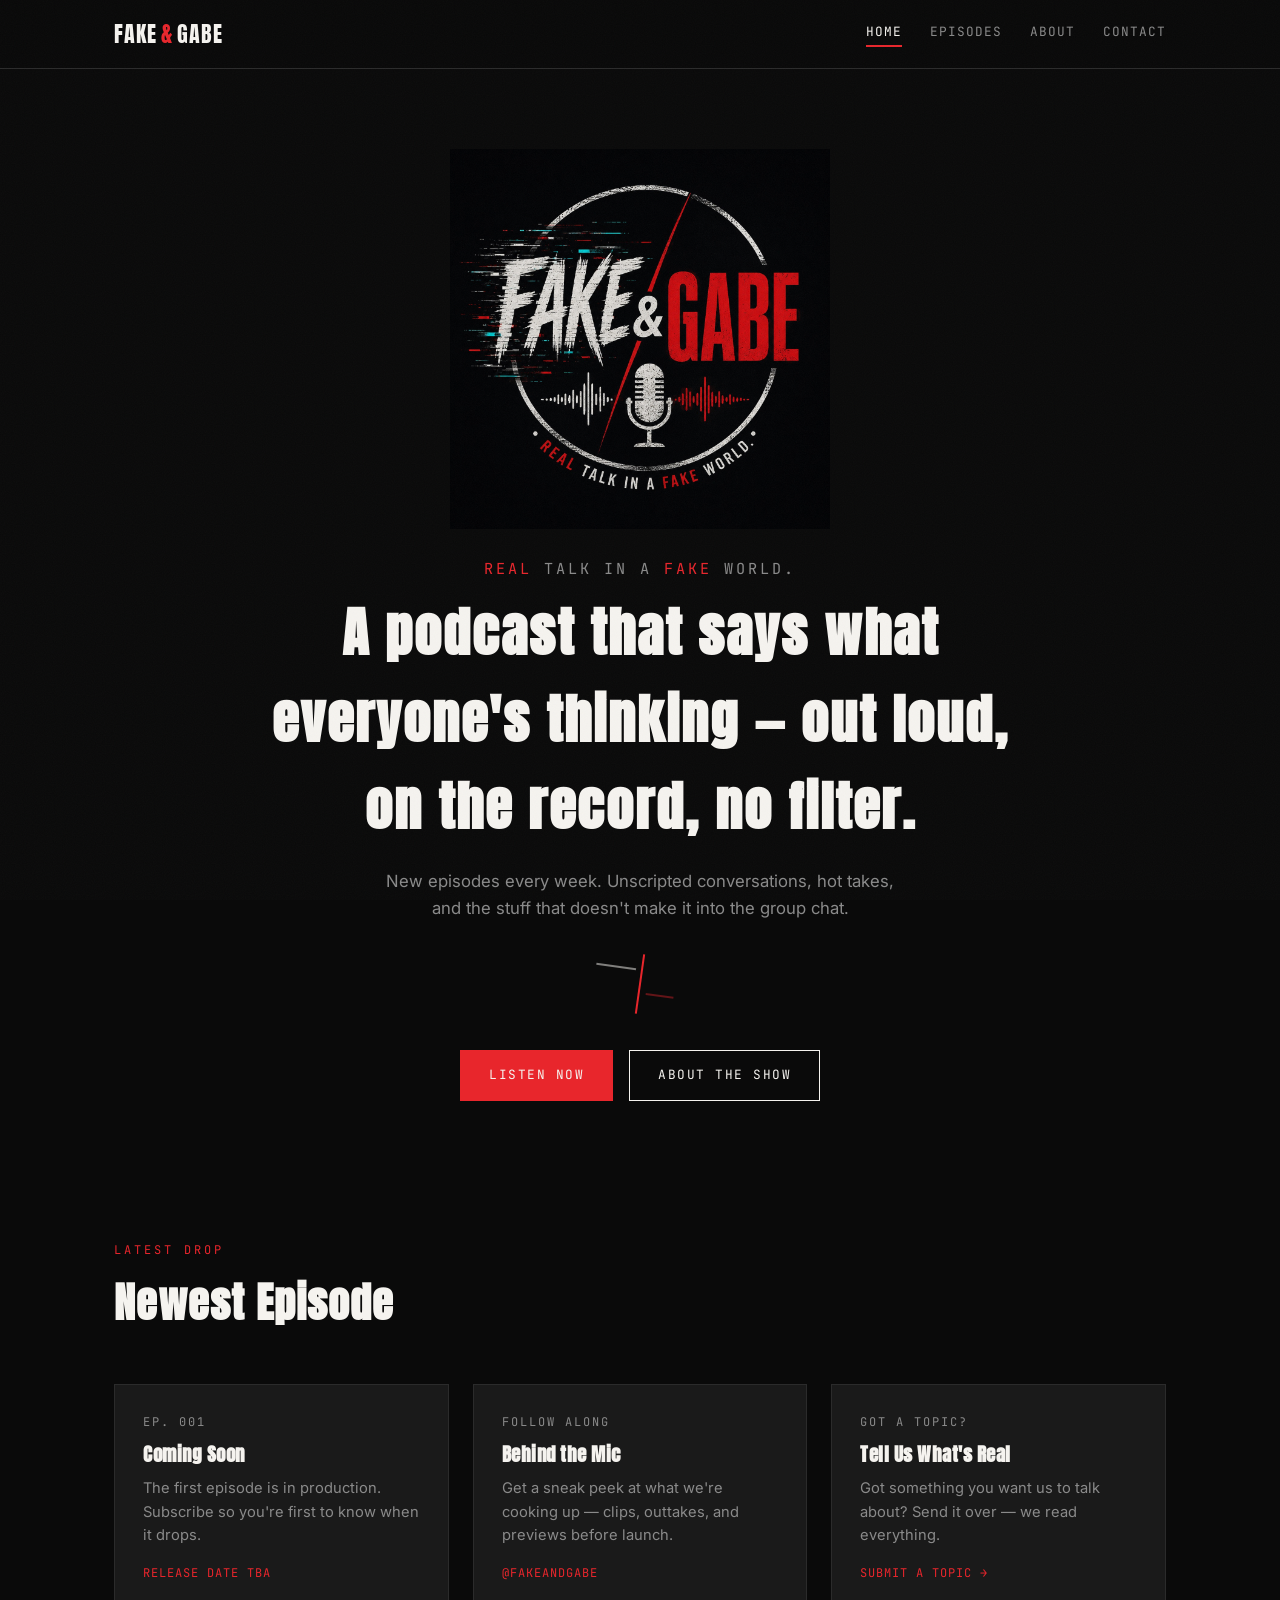
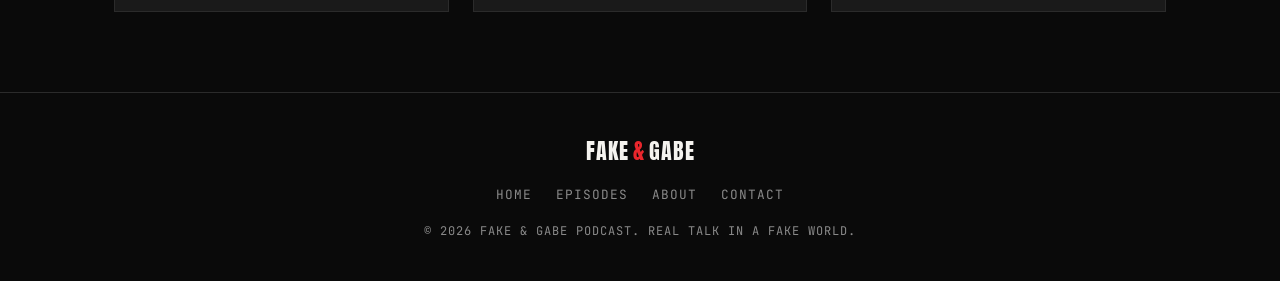
==== index.html @ c221f813 "Add files via upload" ====
<!DOCTYPE html>
<html lang="en">
<head>
<meta charset="UTF-8">
<meta name="viewport" content="width=device-width, initial-scale=1.0">
<title>Fake & Gabe — Real Talk in a Fake World</title>
<link rel="stylesheet" href="styles.css">
</head>
<body>
<div class="static-overlay"></div>

<nav class="nav">
  <div class="nav-inner">
    <div class="nav-logo"><span>FAKE</span><span class="amp">&</span><span>GABE</span></div>
    <div class="nav-links">
      <a href="index.html" class="active">Home</a>
      <a href="episodes.html">Episodes</a>
      <a href="about.html">About</a>
      <a href="contact.html">Contact</a>
    </div>
  </div>
</nav>

<section class="hero">
  <div class="wrap">
    <img src="logo.png" alt="Fake & Gabe logo" class="hero-logo">
    <div class="hero-tag"><span class="fake">Real</span> talk in a <span class="fake">fake</span> world.</div>
    <h1>A podcast that says what everyone's thinking — out loud, on the record, no filter.</h1>
    <p class="sub">New episodes every week. Unscripted conversations, hot takes, and the stuff that doesn't make it into the group chat.</p>
    <div class="glitch-line"></div>
    <div class="btn-row">
      <a href="episodes.html" class="btn primary">Listen Now</a>
      <a href="about.html" class="btn">About the Show</a>
    </div>
  </div>
</section>

<section>
  <div class="wrap">
    <div class="section-head">
      <div class="eyebrow">Latest Drop</div>
      <h2>Newest Episode</h2>
    </div>
    <div class="grid">
      <div class="card">
        <div class="ep-num">EP. 001</div>
        <h3>Coming Soon</h3>
        <p>The first episode is in production. Subscribe so you're first to know when it drops.</p>
        <div class="meta">RELEASE DATE TBA</div>
      </div>
      <div class="card">
        <div class="ep-num">FOLLOW ALONG</div>
        <h3>Behind the Mic</h3>
        <p>Get a sneak peek at what we're cooking up — clips, outtakes, and previews before launch.</p>
        <div class="meta">@FAKEANDGABE</div>
      </div>
      <div class="card">
        <div class="ep-num">GOT A TOPIC?</div>
        <h3>Tell Us What's Real</h3>
        <p>Got something you want us to talk about? Send it over — we read everything.</p>
        <div class="meta"><a href="contact.html" style="color: var(--red);">SUBMIT A TOPIC →</a></div>
      </div>
    </div>
  </div>
</section>

<footer>
  <div class="wrap">
    <div class="nav-logo"><span>FAKE</span><span class="amp">&</span><span>GABE</span></div>
    <div class="foot-links">
      <a href="index.html">Home</a>
      <a href="episodes.html">Episodes</a>
      <a href="about.html">About</a>
      <a href="contact.html">Contact</a>
    </div>
    <p>&copy; 2026 FAKE & GABE PODCAST. REAL TALK IN A FAKE WORLD.</p>
  </div>
</footer>

</body>
</html>
---- styles.css ----
@import url('https://fonts.googleapis.com/css2?family=Anton&family=Inter:wght@400;500;600;700&family=JetBrains+Mono:wght@500&display=swap');

:root {
  --black: #0a0a0a;
  --white: #f5f3ef;
  --red: #e8262c;
  --gray: #8a8a8a;
  --dark-gray: #1a1a1a;
  --border: #2b2b2b;
}

* { margin: 0; padding: 0; box-sizing: border-box; }

html { scroll-behavior: smooth; }

body {
  background: var(--black);
  color: var(--white);
  font-family: 'Inter', sans-serif;
  line-height: 1.6;
  overflow-x: hidden;
}

a { color: inherit; text-decoration: none; }

.wrap {
  max-width: 1100px;
  margin: 0 auto;
  padding: 0 24px;
}

/* ---- Nav ---- */
.nav {
  position: sticky;
  top: 0;
  z-index: 100;
  background: rgba(10,10,10,0.85);
  backdrop-filter: blur(8px);
  border-bottom: 1px solid var(--border);
}
.nav-inner {
  max-width: 1100px;
  margin: 0 auto;
  padding: 16px 24px;
  display: flex;
  justify-content: space-between;
  align-items: center;
}
.nav-logo {
  font-family: 'Anton', sans-serif;
  font-size: 1.4rem;
  letter-spacing: 1px;
  display: flex;
  align-items: center;
  gap: 4px;
}
.nav-logo .amp { color: var(--red); }
.nav-links {
  display: flex;
  gap: 28px;
  font-family: 'JetBrains Mono', monospace;
  font-size: 0.8rem;
  letter-spacing: 1px;
  text-transform: uppercase;
}
.nav-links a {
  color: var(--gray);
  transition: color 0.2s;
  position: relative;
  padding-bottom: 4px;
}
.nav-links a:hover, .nav-links a.active { color: var(--white); }
.nav-links a.active::after {
  content: '';
  position: absolute;
  bottom: -1px; left: 0; right: 0;
  height: 2px;
  background: var(--red);
}
.nav-toggle { display: none; }

/* ---- Hero ---- */
.hero {
  position: relative;
  padding: 80px 24px 60px;
  text-align: center;
  overflow: hidden;
}
.hero-logo {
  max-width: 380px;
  width: 100%;
  margin: 0 auto 28px;
  display: block;
}
.hero-tag {
  font-family: 'JetBrains Mono', monospace;
  font-size: 0.95rem;
  letter-spacing: 3px;
  text-transform: uppercase;
  color: var(--gray);
  margin-bottom: 8px;
}
.hero-tag .fake { color: var(--red); }
.hero h1 {
  font-family: 'Anton', sans-serif;
  font-size: clamp(2rem, 6vw, 3.4rem);
  letter-spacing: 2px;
  margin: 8px 0 18px;
  max-width: 760px;
  margin-left: auto;
  margin-right: auto;
}
.hero p.sub {
  color: var(--gray);
  max-width: 540px;
  margin: 0 auto 32px;
  font-size: 1.05rem;
}

/* glitch divider */
.glitch-line {
  position: relative;
  width: 2px;
  height: 60px;
  background: var(--red);
  margin: 0 auto 36px;
  transform: rotate(8deg);
}
.glitch-line::before, .glitch-line::after {
  content: '';
  position: absolute;
  background: var(--white);
  opacity: 0.5;
}
.glitch-line::before {
  width: 40px; height: 2px;
  top: 15px; left: -45px;
}
.glitch-line::after {
  width: 28px; height: 2px;
  top: 38px; right: -34px;
  background: var(--red);
  opacity: 0.4;
}

/* ---- Buttons ---- */
.btn-row {
  display: flex;
  gap: 16px;
  justify-content: center;
  flex-wrap: wrap;
}
.btn {
  font-family: 'JetBrains Mono', monospace;
  font-size: 0.8rem;
  letter-spacing: 1.5px;
  text-transform: uppercase;
  padding: 14px 28px;
  border: 1px solid var(--white);
  transition: all 0.2s;
  display: inline-flex;
  align-items: center;
  gap: 8px;
  cursor: pointer;
  background: none;
  color: var(--white);
}
.btn:hover {
  background: var(--white);
  color: var(--black);
}
.btn.primary {
  background: var(--red);
  border-color: var(--red);
  color: var(--white);
}
.btn.primary:hover {
  background: transparent;
  color: var(--red);
}

/* ---- Sections ---- */
section { padding: 80px 0; }
.section-head {
  margin-bottom: 48px;
}
.eyebrow {
  font-family: 'JetBrains Mono', monospace;
  font-size: 0.75rem;
  letter-spacing: 3px;
  text-transform: uppercase;
  color: var(--red);
  margin-bottom: 10px;
}
.section-head h2 {
  font-family: 'Anton', sans-serif;
  font-size: clamp(1.8rem, 4vw, 2.6rem);
  letter-spacing: 1px;
}

/* ---- Cards ---- */
.grid {
  display: grid;
  grid-template-columns: repeat(auto-fill, minmax(280px, 1fr));
  gap: 24px;
}
.card {
  border: 1px solid var(--border);
  padding: 28px;
  position: relative;
  background: var(--dark-gray);
  transition: border-color 0.25s, transform 0.25s;
  overflow: hidden;
}
.card::before {
  content: '';
  position: absolute;
  top: 0; left: 0; right: 0;
  height: 2px;
  background: var(--red);
  transform: scaleX(0);
  transform-origin: left;
  transition: transform 0.3s;
}
.card:hover {
  border-color: var(--red);
  transform: translateY(-3px);
}
.card:hover::before { transform: scaleX(1); }

.card .ep-num {
  font-family: 'JetBrains Mono', monospace;
  font-size: 0.75rem;
  color: var(--gray);
  letter-spacing: 2px;
  margin-bottom: 10px;
}
.card h3 {
  font-family: 'Anton', sans-serif;
  font-size: 1.2rem;
  letter-spacing: 0.5px;
  margin-bottom: 10px;
  line-height: 1.3;
}
.card p {
  color: var(--gray);
  font-size: 0.92rem;
  margin-bottom: 16px;
}
.card .meta {
  font-family: 'JetBrains Mono', monospace;
  font-size: 0.75rem;
  color: var(--red);
  letter-spacing: 1px;
}

/* video embed */
.video-frame {
  position: relative;
  width: 100%;
  padding-top: 56.25%;
  background: #000;
  border: 1px solid var(--border);
  margin-bottom: 16px;
}
.video-frame iframe {
  position: absolute; top:0; left:0; width:100%; height:100%; border:0;
}

/* ---- Footer ---- */
footer {
  border-top: 1px solid var(--border);
  padding: 40px 0;
  text-align: center;
}
footer .nav-logo { justify-content: center; margin-bottom: 12px; }
footer p {
  font-family: 'JetBrains Mono', monospace;
  font-size: 0.75rem;
  color: var(--gray);
  letter-spacing: 1px;
}
.foot-links {
  display: flex;
  justify-content: center;
  gap: 24px;
  margin: 16px 0;
  font-family: 'JetBrains Mono', monospace;
  font-size: 0.8rem;
  text-transform: uppercase;
  letter-spacing: 1px;
}
.foot-links a { color: var(--gray); transition: color 0.2s; }
.foot-links a:hover { color: var(--red); }

/* ---- Static/grain overlay ---- */
.static-overlay {
  position: fixed;
  inset: 0;
  pointer-events: none;
  z-index: 9999;
  opacity: 0.03;
  background-image: url("data:image/svg+xml,%3Csvg xmlns='http://www.w3.org/2000/svg' width='100' height='100'%3E%3Cfilter id='n'%3E%3CfeTurbulence type='fractalNoise' baseFrequency='0.9' numOctaves='3'/%3E%3C/filter%3E%3Crect width='100%25' height='100%25' filter='url(%23n)'/%3E%3C/svg%3E");
}

/* ---- About / contact ---- */
.about-grid {
  display: grid;
  grid-template-columns: 1.2fr 1fr;
  gap: 48px;
  align-items: start;
}
.about-grid img {
  width: 100%;
  border: 1px solid var(--border);
}
.about-grid h3 {
  font-family: 'Anton', sans-serif;
  font-size: 1.4rem;
  margin: 28px 0 10px;
  letter-spacing: 1px;
}
.about-grid p { color: var(--gray); margin-bottom: 14px; }
.about-grid .fake-word { color: var(--red); }

.contact-form {
  display: grid;
  gap: 18px;
  max-width: 560px;
}
.contact-form label {
  font-family: 'JetBrains Mono', monospace;
  font-size: 0.75rem;
  letter-spacing: 2px;
  text-transform: uppercase;
  color: var(--gray);
  margin-bottom: 8px;
  display: block;
}
.contact-form input, .contact-form textarea {
  width: 100%;
  background: var(--dark-gray);
  border: 1px solid var(--border);
  color: var(--white);
  padding: 14px;
  font-family: 'Inter', sans-serif;
  font-size: 0.95rem;
  transition: border-color 0.2s;
}
.contact-form input:focus, .contact-form textarea:focus {
  outline: none;
  border-color: var(--red);
}
.social-row {
  display: flex;
  gap: 16px;
  margin-top: 12px;
}
.social-row a {
  font-family: 'JetBrains Mono', monospace;
  font-size: 0.8rem;
  letter-spacing: 1px;
  border: 1px solid var(--border);
  padding: 10px 18px;
  transition: all 0.2s;
}
.social-row a:hover { border-color: var(--red); color: var(--red); }

/* ---- Listen page platforms ---- */
.platform-grid {
  display: grid;
  grid-template-columns: repeat(auto-fit, minmax(220px, 1fr));
  gap: 20px;
  margin-bottom: 56px;
}
.platform-card {
  border: 1px solid var(--border);
  padding: 24px;
  text-align: center;
  transition: border-color 0.2s, transform 0.2s;
}
.platform-card:hover { border-color: var(--red); transform: translateY(-3px); }
.platform-card .pname {
  font-family: 'Anton', sans-serif;
  font-size: 1.05rem;
  letter-spacing: 1px;
  margin-top: 8px;
}

.embed-block {
  margin-bottom: 32px;
}
.embed-block iframe { width: 100%; border: 0; border-radius: 0; }

@media (max-width: 760px) {
  .nav-links { display: none; }
  .about-grid { grid-template-columns: 1fr; }
  section { padding: 56px 0; }
}
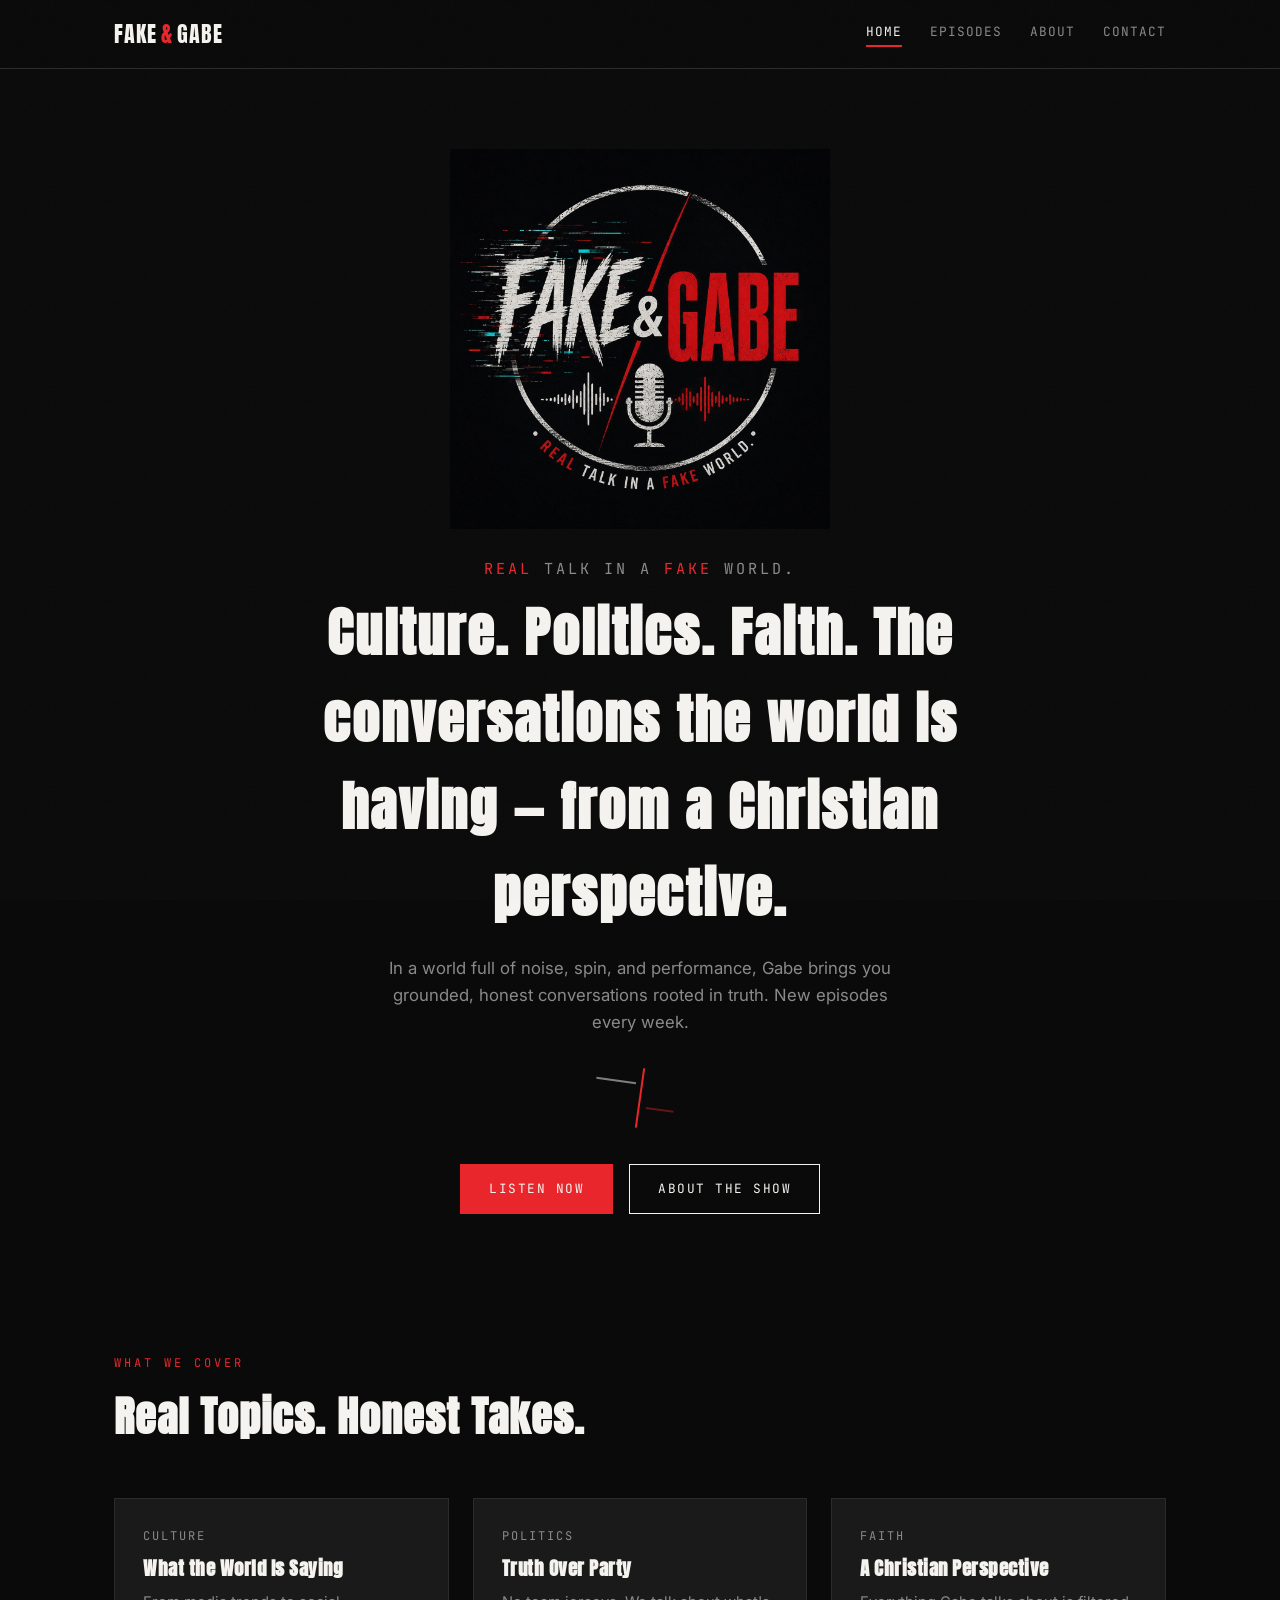
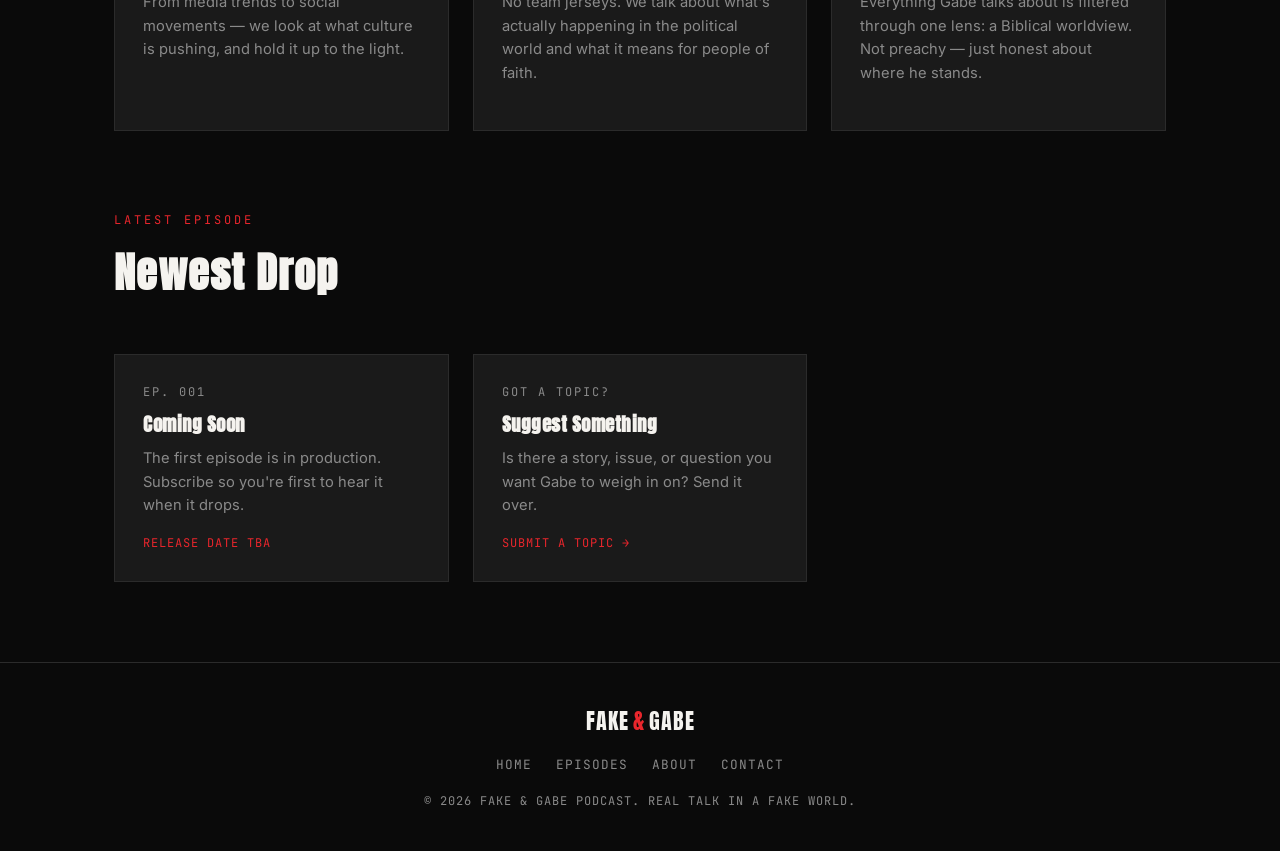
==== commit e409c7ba: "Revise podcast description and episode details" ====
--- a/index.html
+++ b/index.html
@@ -25,8 +25,8 @@
   <div class="wrap">
     <img src="logo.png" alt="Fake & Gabe logo" class="hero-logo">
     <div class="hero-tag"><span class="fake">Real</span> talk in a <span class="fake">fake</span> world.</div>
-    <h1>A podcast that says what everyone's thinking — out loud, on the record, no filter.</h1>
-    <p class="sub">New episodes every week. Unscripted conversations, hot takes, and the stuff that doesn't make it into the group chat.</p>
+    <h1>Culture. Politics. Faith. The conversations the world is having — from a Christian perspective.</h1>
+    <p class="sub">In a world full of noise, spin, and performance, Gabe brings you grounded, honest conversations rooted in truth. New episodes every week.</p>
     <div class="glitch-line"></div>
     <div class="btn-row">
       <a href="episodes.html" class="btn primary">Listen Now</a>
@@ -38,26 +38,46 @@
 <section>
   <div class="wrap">
     <div class="section-head">
-      <div class="eyebrow">Latest Drop</div>
-      <h2>Newest Episode</h2>
+      <div class="eyebrow">What We Cover</div>
+      <h2>Real Topics. Honest Takes.</h2>
+    </div>
+    <div class="grid">
+      <div class="card">
+        <div class="ep-num">CULTURE</div>
+        <h3>What the World Is Saying</h3>
+        <p>From media trends to social movements — we look at what culture is pushing, and hold it up to the light.</p>
+      </div>
+      <div class="card">
+        <div class="ep-num">POLITICS</div>
+        <h3>Truth Over Party</h3>
+        <p>No team jerseys. We talk about what's actually happening in the political world and what it means for people of faith.</p>
+      </div>
+      <div class="card">
+        <div class="ep-num">FAITH</div>
+        <h3>A Christian Perspective</h3>
+        <p>Everything Gabe talks about is filtered through one lens: a Biblical worldview. Not preachy — just honest about where he stands.</p>
+      </div>
+    </div>
+  </div>
+</section>
+
+<section style="padding-top:0;">
+  <div class="wrap">
+    <div class="section-head">
+      <div class="eyebrow">Latest Episode</div>
+      <h2>Newest Drop</h2>
     </div>
     <div class="grid">
       <div class="card">
         <div class="ep-num">EP. 001</div>
         <h3>Coming Soon</h3>
-        <p>The first episode is in production. Subscribe so you're first to know when it drops.</p>
+        <p>The first episode is in production. Subscribe so you're first to hear it when it drops.</p>
         <div class="meta">RELEASE DATE TBA</div>
       </div>
       <div class="card">
-        <div class="ep-num">FOLLOW ALONG</div>
-        <h3>Behind the Mic</h3>
-        <p>Get a sneak peek at what we're cooking up — clips, outtakes, and previews before launch.</p>
-        <div class="meta">@FAKEANDGABE</div>
-      </div>
-      <div class="card">
         <div class="ep-num">GOT A TOPIC?</div>
-        <h3>Tell Us What's Real</h3>
-        <p>Got something you want us to talk about? Send it over — we read everything.</p>
+        <h3>Suggest Something</h3>
+        <p>Is there a story, issue, or question you want Gabe to weigh in on? Send it over.</p>
         <div class="meta"><a href="contact.html" style="color: var(--red);">SUBMIT A TOPIC →</a></div>
       </div>
     </div>
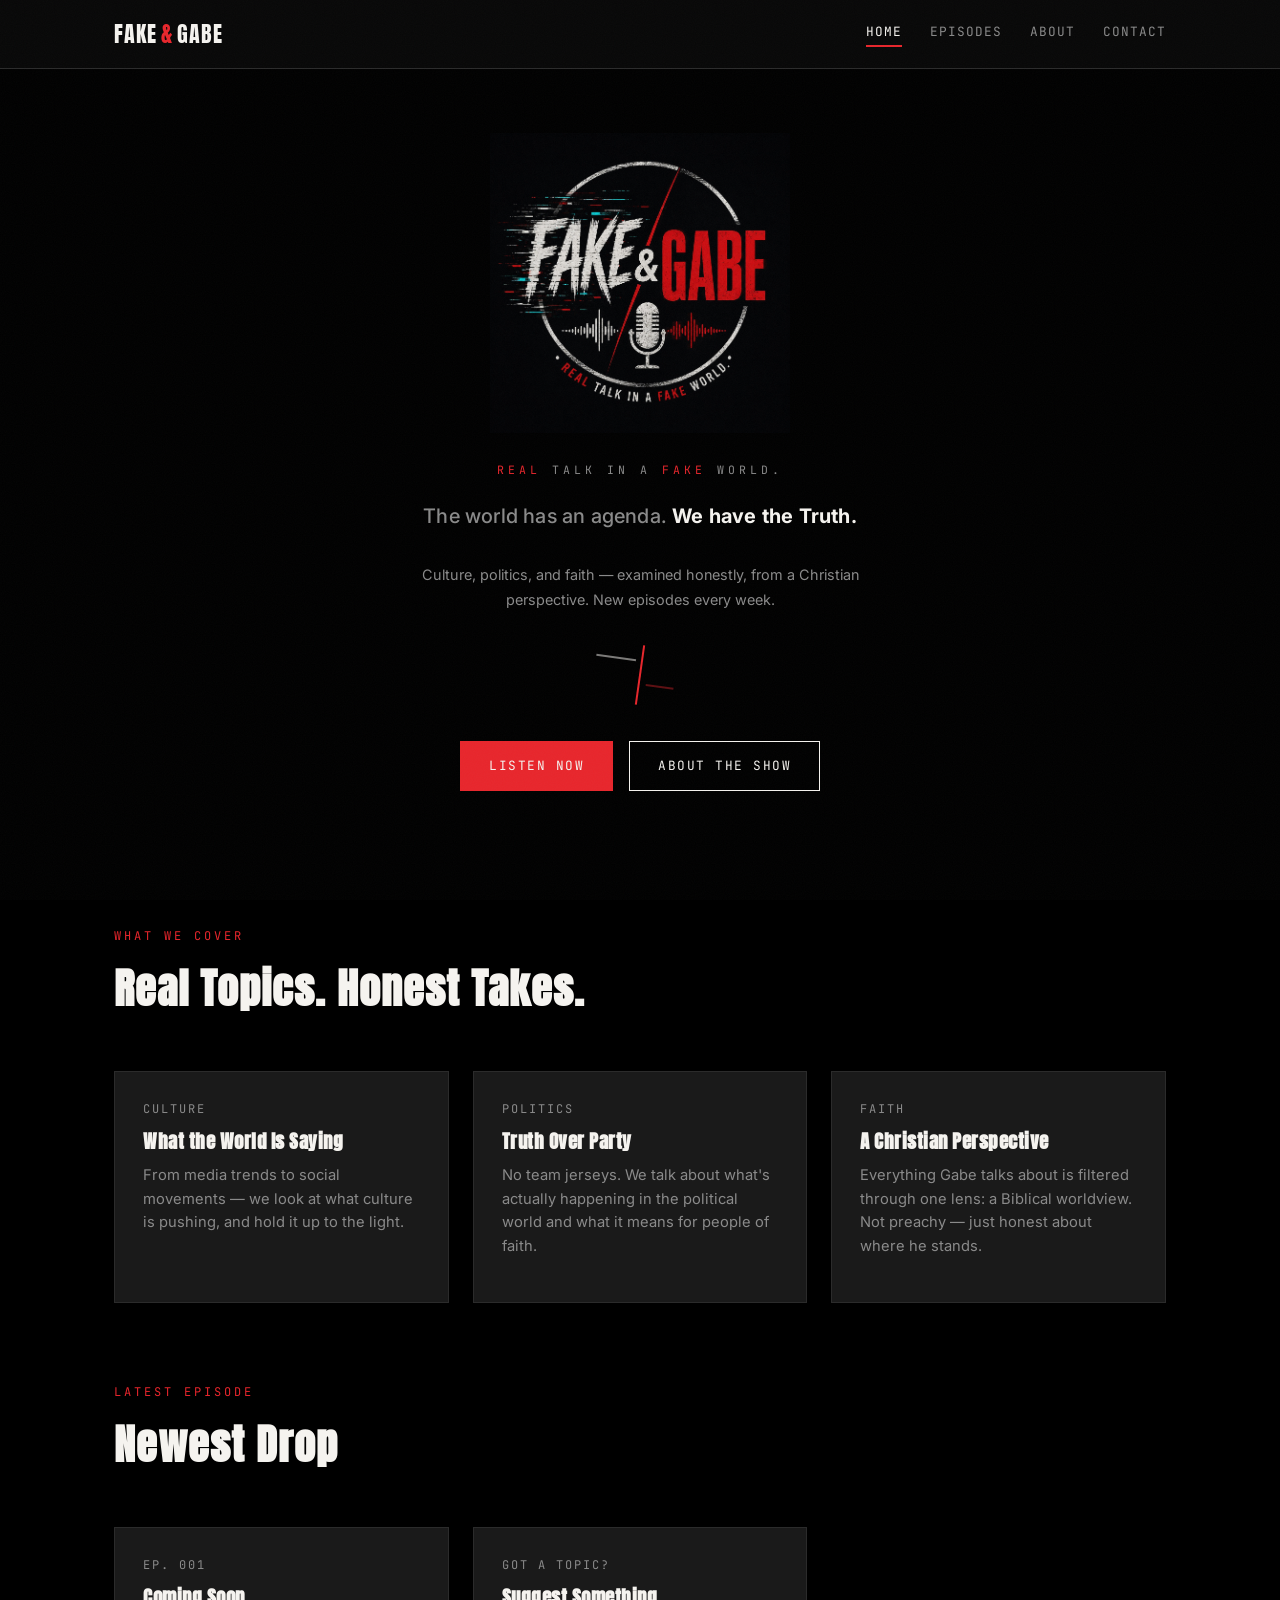
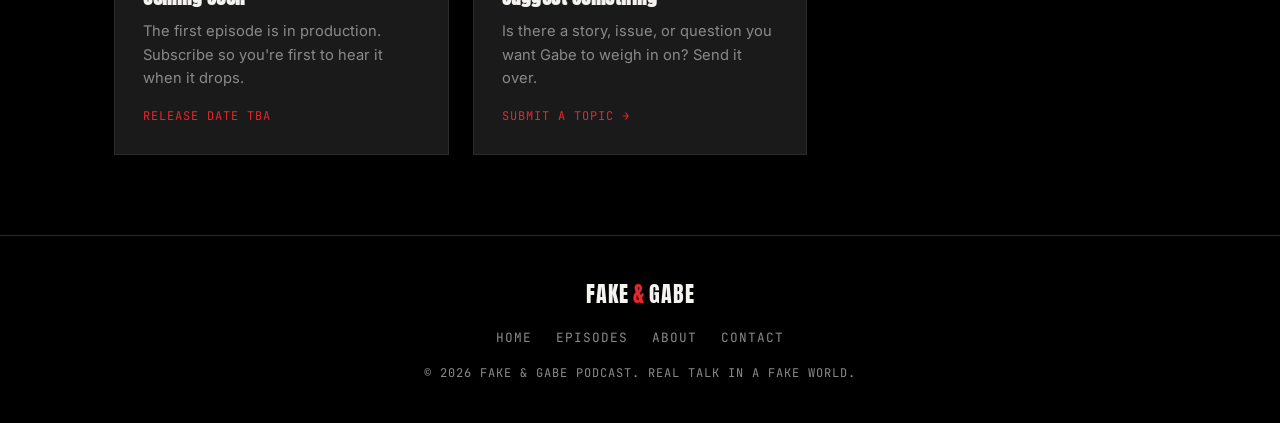
==== commit f1aefe6f: "Update hero section text in index.html" ====
--- a/index.html
+++ b/index.html
@@ -25,8 +25,8 @@
   <div class="wrap">
     <img src="logo.png" alt="Fake & Gabe logo" class="hero-logo">
     <div class="hero-tag"><span class="fake">Real</span> talk in a <span class="fake">fake</span> world.</div>
-    <h1>Culture. Politics. Faith. The conversations the world is having — from a Christian perspective.</h1>
-    <p class="sub">In a world full of noise, spin, and performance, Gabe brings you grounded, honest conversations rooted in truth. New episodes every week.</p>
+    <h1>The world has an agenda. <strong>We have the Truth.</strong></h1>
+    <p class="sub">Culture, politics, and faith — examined honestly, from a Christian perspective. New episodes every week.</p>
     <div class="glitch-line"></div>
     <div class="btn-row">
       <a href="episodes.html" class="btn primary">Listen Now</a>
--- a/styles.css
+++ b/styles.css
@@ -1,7 +1,7 @@
 @import url('https://fonts.googleapis.com/css2?family=Anton&family=Inter:wght@400;500;600;700&family=JetBrains+Mono:wght@500&display=swap');
 
 :root {
-  --black: #0a0a0a;
+  --black: #000000;
   --white: #f5f3ef;
   --red: #e8262c;
   --gray: #8a8a8a;
@@ -82,39 +82,45 @@
 /* ---- Hero ---- */
 .hero {
   position: relative;
-  padding: 80px 24px 60px;
+  padding: 64px 24px 56px;
   text-align: center;
   overflow: hidden;
 }
 .hero-logo {
-  max-width: 380px;
+  max-width: 300px;
   width: 100%;
   margin: 0 auto 28px;
   display: block;
 }
 .hero-tag {
   font-family: 'JetBrains Mono', monospace;
-  font-size: 0.95rem;
-  letter-spacing: 3px;
-  text-transform: uppercase;
-  color: var(--gray);
-  margin-bottom: 8px;
+  font-size: 0.72rem;
+  letter-spacing: 4px;
+  text-transform: uppercase;
+  color: var(--gray);
+  margin-bottom: 20px;
 }
 .hero-tag .fake { color: var(--red); }
 .hero h1 {
-  font-family: 'Anton', sans-serif;
-  font-size: clamp(2rem, 6vw, 3.4rem);
-  letter-spacing: 2px;
-  margin: 8px 0 18px;
-  max-width: 760px;
-  margin-left: auto;
-  margin-right: auto;
+  font-family: 'Inter', sans-serif;
+  font-weight: 500;
+  font-size: clamp(1rem, 2.2vw, 1.25rem);
+  letter-spacing: 0.2px;
+  line-height: 1.75;
+  margin: 0 auto 28px;
+  max-width: 520px;
+  color: var(--gray);
+}
+.hero h1 strong {
+  color: var(--white);
+  font-weight: 700;
 }
 .hero p.sub {
   color: var(--gray);
-  max-width: 540px;
+  max-width: 460px;
   margin: 0 auto 32px;
-  font-size: 1.05rem;
+  font-size: 0.9rem;
+  line-height: 1.75;
 }
 
 /* glitch divider */
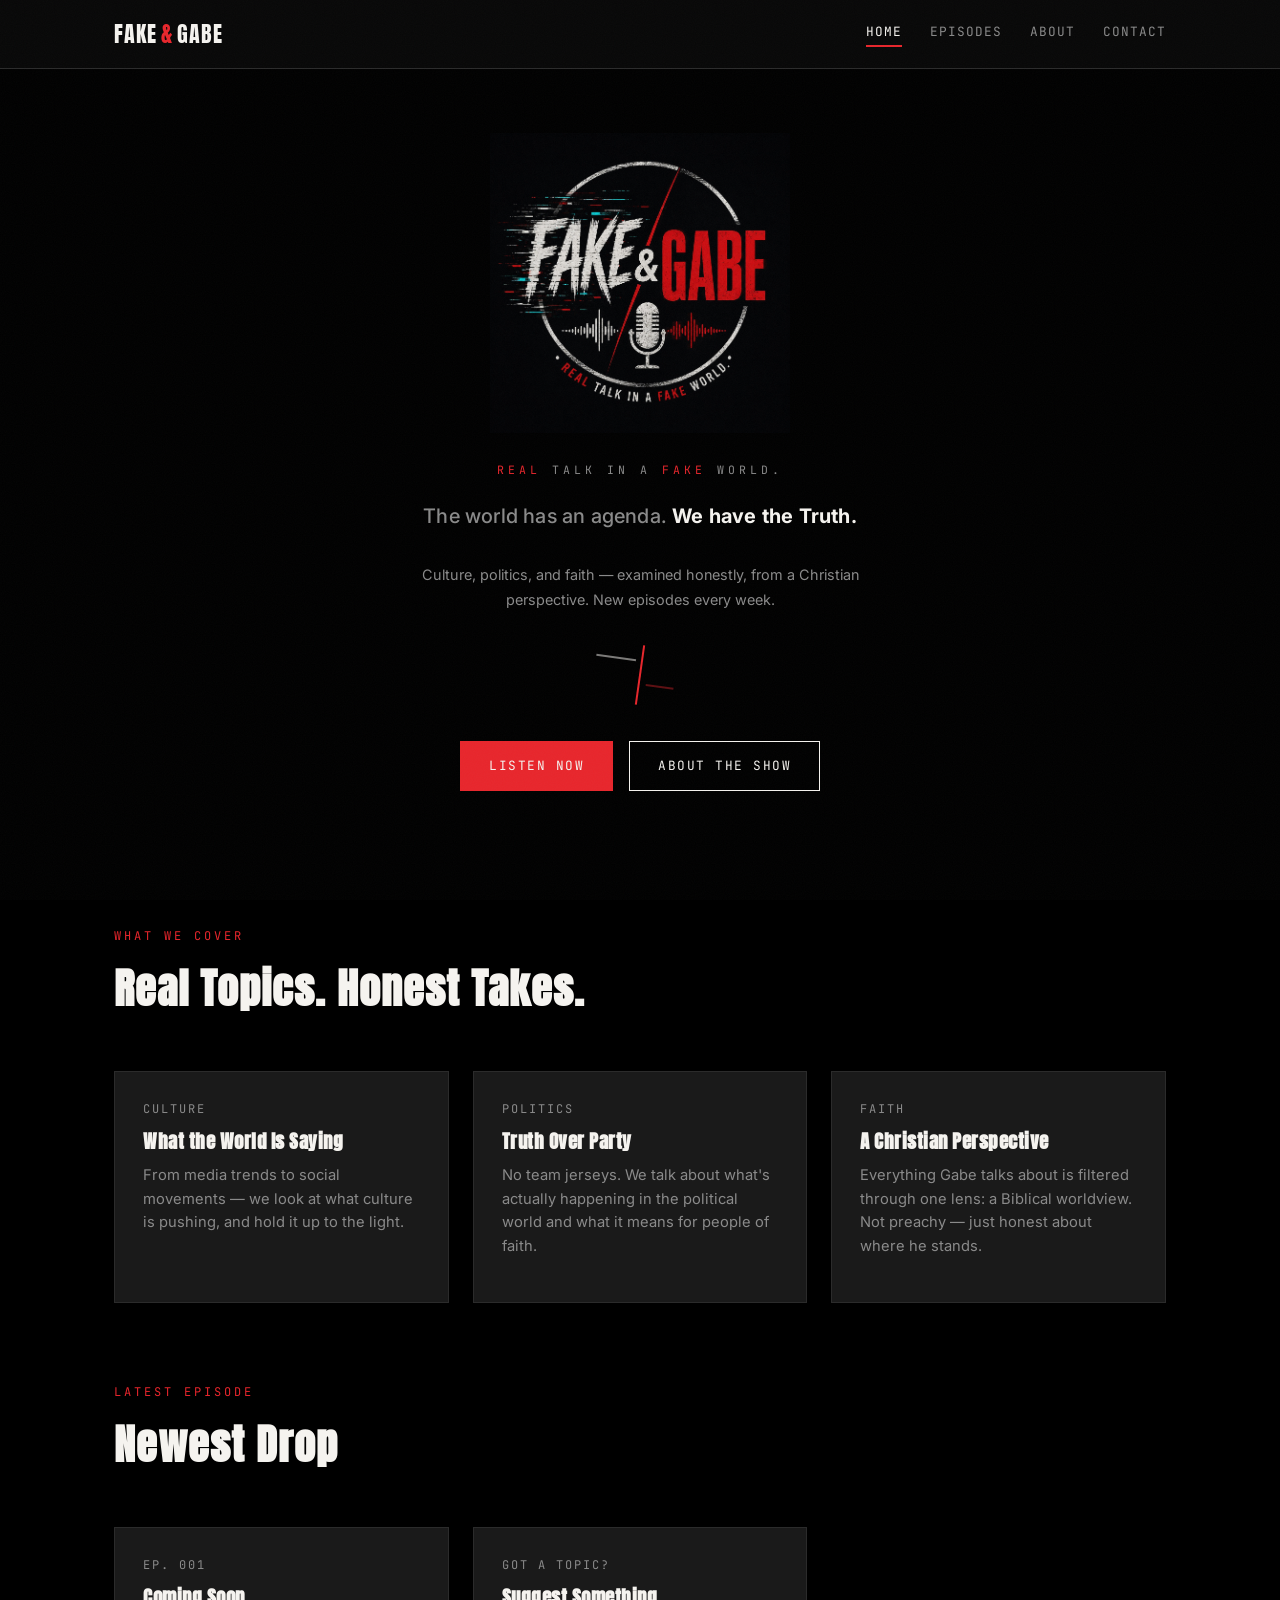
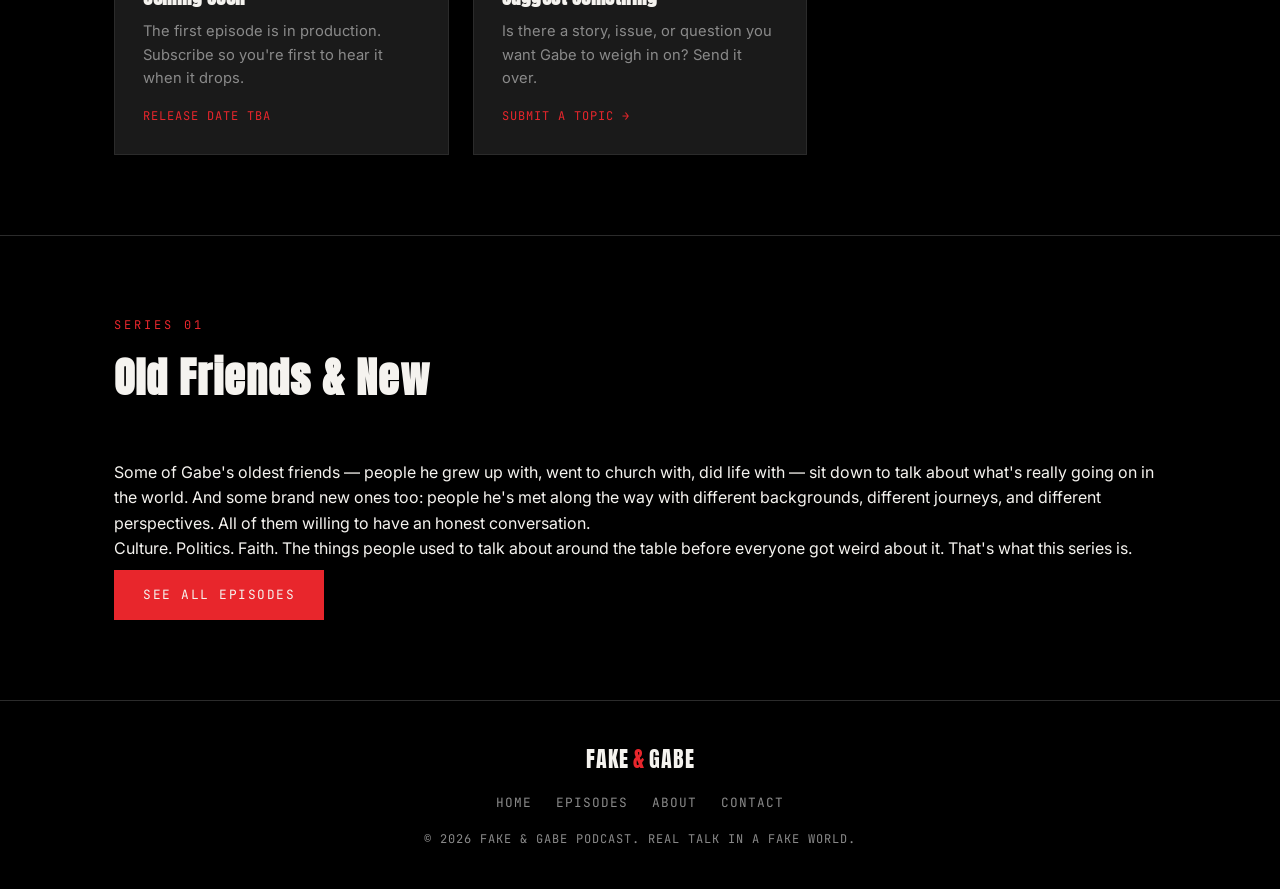
==== commit 77df03ad: "Add new section for 'Old Friends & New' series" ====
--- a/index.html
+++ b/index.html
@@ -84,6 +84,20 @@
   </div>
 </section>
 
+<section style="border-top: 1px solid var(--border);">
+  <div class="wrap">
+    <div class="section-head">
+      <div class="eyebrow">Series 01</div>
+      <h2>Old Friends & New</h2>
+    </div>
+    <div class="series-block">
+      <p class="series-desc">Some of Gabe's oldest friends — people he grew up with, went to church with, did life with — sit down to talk about what's really going on in the world. And some brand new ones too: people he's met along the way with different backgrounds, different journeys, and different perspectives. All of them willing to have an honest conversation.</p>
+      <p class="series-desc">Culture. Politics. Faith. The things people used to talk about around the table before everyone got weird about it. That's what this series is.</p>
+      <a href="episodes.html" class="btn primary" style="margin-top:8px;">See All Episodes</a>
+    </div>
+  </div>
+</section>
+
 <footer>
   <div class="wrap">
     <div class="nav-logo"><span>FAKE</span><span class="amp">&</span><span>GABE</span></div>
